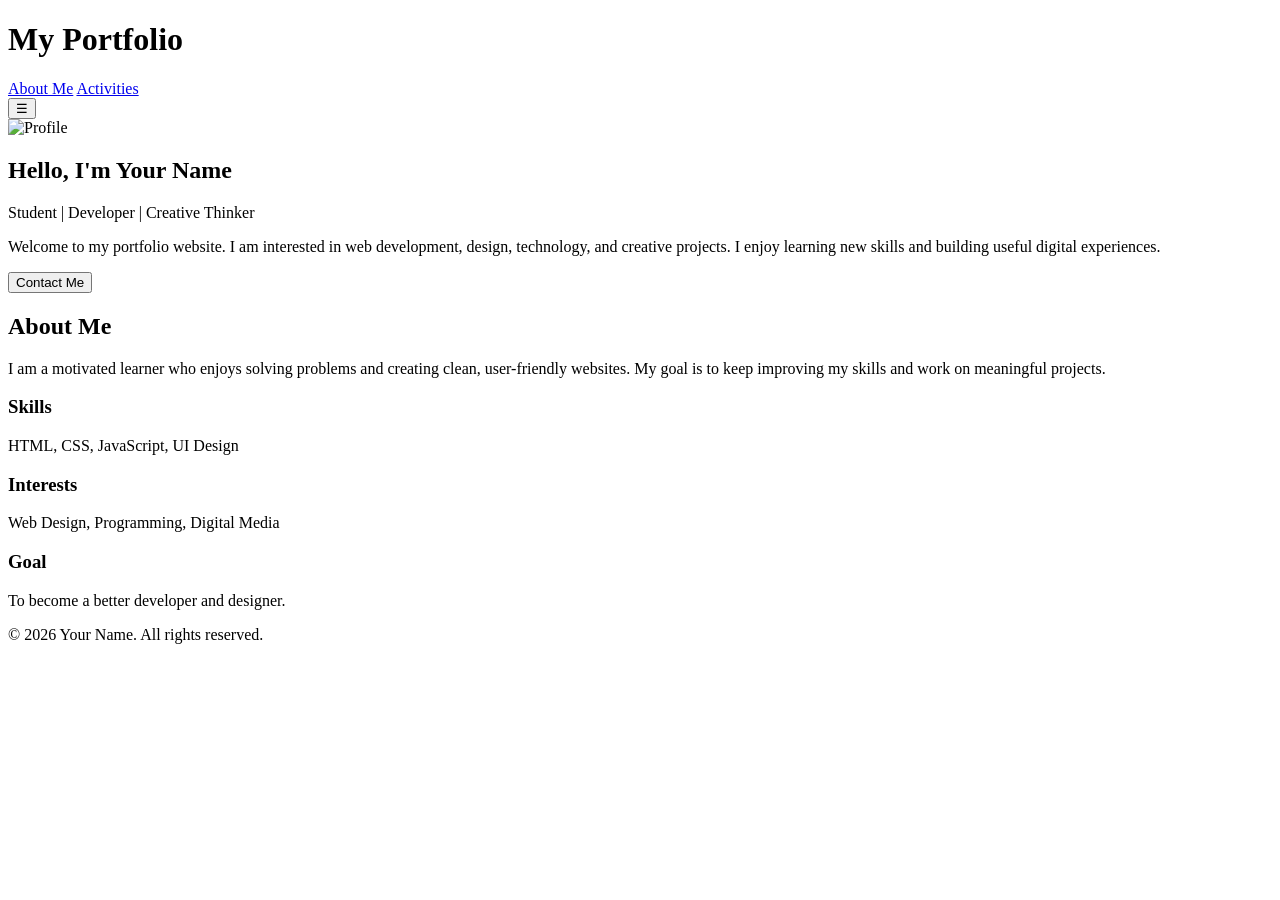
==== index.html @ 0abc085f "Create index.html" ====
<!DOCTYPE html>
<html lang="en">
<head>
  <meta charset="UTF-8" />
  <meta name="viewport" content="width=device-width, initial-scale=1.0" />
  <title>My Portfolio</title>
  <link rel="stylesheet" href="style.css" />
</head>
<body>
  <header class="navbar">
    <h1 class="logo">My Portfolio</h1>
    <nav id="navMenu">
      <a href="index.html" class="active">About Me</a>
      <a href="activities.html">Activities</a>
    </nav>
    <button class="menu-btn" type="button" onclick="toggleMenu()" aria-label="Open menu">☰</button>
  </header>

  <main class="container">
    <section class="hero card">
      <img src="https://via.placeholder.com/180" alt="Profile" class="profile-img" />
      <div>
        <h2>Hello, I'm Your Name</h2>
        <p class="subtitle">Student | Developer | Creative Thinker</p>
        <p>
          Welcome to my portfolio website. I am interested in web development,
          design, technology, and creative projects. I enjoy learning new skills
          and building useful digital experiences.
        </p>
        <button class="primary-btn" type="button" onclick="showMessage()">Contact Me</button>
        <p id="message" class="message"></p>
      </div>
    </section>

    <section class="card">
      <h2>About Me</h2>
      <p>
        I am a motivated learner who enjoys solving problems and creating clean,
        user-friendly websites. My goal is to keep improving my skills and work
        on meaningful projects.
      </p>
    </section>

    <section class="grid">
      <div class="card small-card">
        <h3>Skills</h3>
        <p>HTML, CSS, JavaScript, UI Design</p>
      </div>
      <div class="card small-card">
        <h3>Interests</h3>
        <p>Web Design, Programming, Digital Media</p>
      </div>
      <div class="card small-card">
        <h3>Goal</h3>
        <p>To become a better developer and designer.</p>
      </div>
    </section>
  </main>

  <footer>
    <p>© 2026 Your Name. All rights reserved.</p>
  </footer>
  <script src="script.js"></script>
</body>
</html>
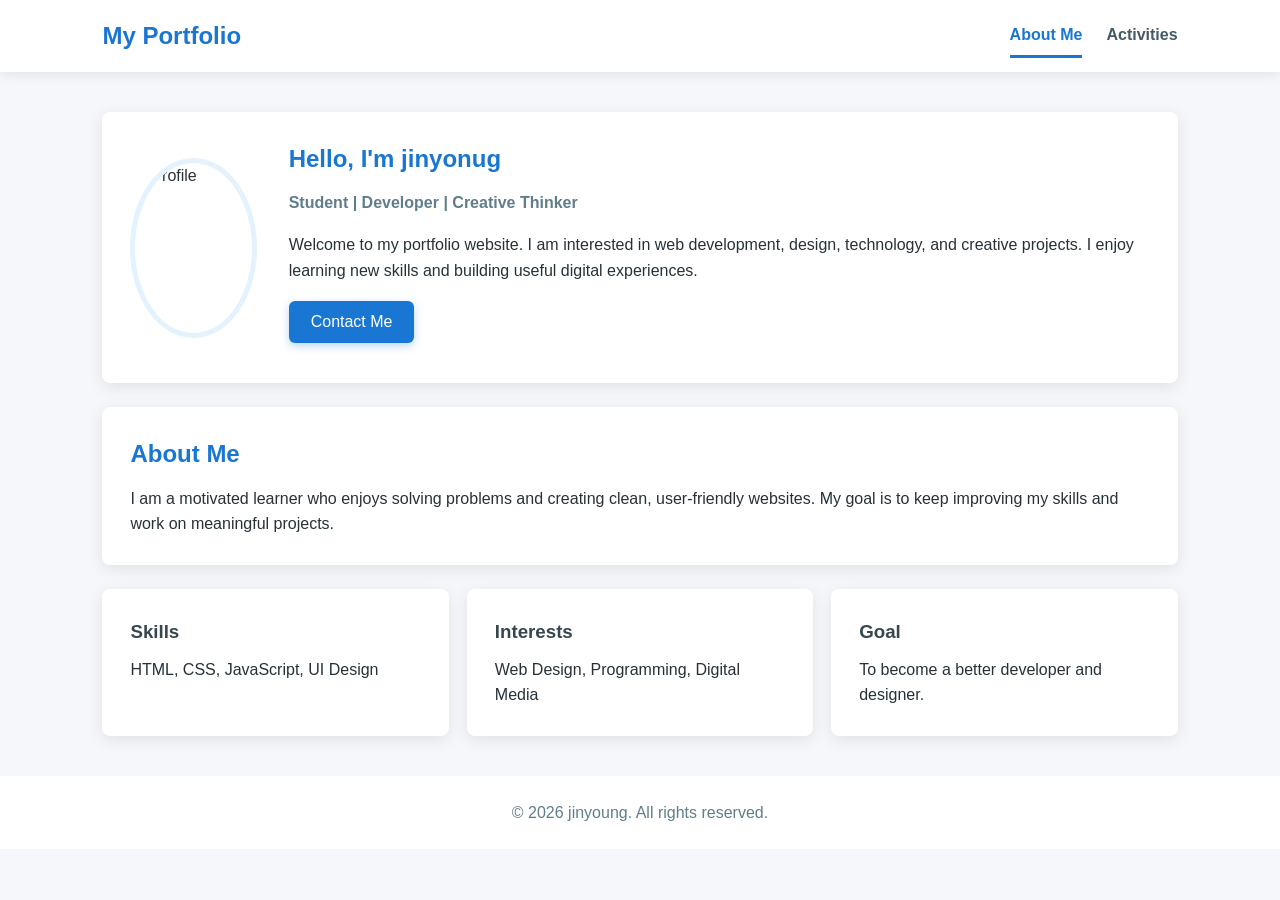
==== commit 4e6a865f: "Update index.html" ====
--- a/index.html
+++ b/index.html
@@ -20,7 +20,7 @@
     <section class="hero card">
       <img src="https://via.placeholder.com/180" alt="Profile" class="profile-img" />
       <div>
-        <h2>Hello, I'm Your Name</h2>
+        <h2>Hello, I'm jinyonug</h2>
         <p class="subtitle">Student | Developer | Creative Thinker</p>
         <p>
           Welcome to my portfolio website. I am interested in web development,
@@ -58,7 +58,7 @@
   </main>
 
   <footer>
-    <p>© 2026 Your Name. All rights reserved.</p>
+    <p>© 2026 jinyoung. All rights reserved.</p>
   </footer>
   <script src="script.js"></script>
 </body>
--- a/style.css
+++ b/style.css
@@ -0,0 +1,215 @@
+* {
+  box-sizing: border-box;
+  margin: 0;
+  padding: 0;
+}
+
+body {
+  font-family: Arial, sans-serif;
+  background: #f5f7fb;
+  color: #263238;
+  line-height: 1.6;
+}
+
+.navbar {
+  background: #ffffff;
+  height: 72px;
+  padding: 0 8%;
+  display: flex;
+  align-items: center;
+  justify-content: space-between;
+  box-shadow: 0 3px 12px rgba(0, 0, 0, 0.08);
+  position: sticky;
+  top: 0;
+  z-index: 10;
+}
+
+.logo {
+  font-size: 24px;
+  color: #1976d2;
+}
+
+nav {
+  display: flex;
+  gap: 24px;
+}
+
+nav a {
+  text-decoration: none;
+  color: #455a64;
+  font-weight: bold;
+  padding: 8px 0;
+}
+
+nav a:hover,
+nav a.active {
+  color: #1976d2;
+  border-bottom: 3px solid #1976d2;
+}
+
+.menu-btn {
+  display: none;
+  background: #1976d2;
+  color: white;
+  border: none;
+  padding: 8px 12px;
+  font-size: 20px;
+  border-radius: 6px;
+  cursor: pointer;
+}
+
+.container {
+  width: 84%;
+  max-width: 1100px;
+  margin: 40px auto;
+}
+
+.card {
+  background: #ffffff;
+  padding: 28px;
+  margin-bottom: 24px;
+  border-radius: 8px;
+  box-shadow: 0 4px 16px rgba(0, 0, 0, 0.09);
+}
+
+.hero {
+  display: flex;
+  gap: 32px;
+  align-items: center;
+}
+
+.profile-img {
+  width: 180px;
+  height: 180px;
+  border-radius: 50%;
+  object-fit: cover;
+  border: 5px solid #e3f2fd;
+}
+
+h2 {
+  color: #1976d2;
+  margin-bottom: 12px;
+}
+
+h3 {
+  margin-bottom: 10px;
+  color: #37474f;
+}
+
+.subtitle {
+  color: #607d8b;
+  font-weight: bold;
+  margin-bottom: 16px;
+}
+
+.primary-btn {
+  margin-top: 18px;
+  background: #1976d2;
+  color: white;
+  border: none;
+  padding: 12px 22px;
+  border-radius: 6px;
+  font-size: 16px;
+  cursor: pointer;
+  box-shadow: 0 3px 8px rgba(25, 118, 210, 0.3);
+}
+
+.primary-btn:hover {
+  background: #0d47a1;
+}
+
+.message {
+  margin-top: 12px;
+  color: #1976d2;
+  font-weight: bold;
+}
+
+.grid {
+  display: grid;
+  grid-template-columns: repeat(3, 1fr);
+  gap: 18px;
+}
+
+.small-card {
+  margin-bottom: 0;
+}
+
+.activity-list {
+  display: grid;
+  gap: 20px;
+}
+
+.activity-card {
+  border-left: 5px solid #1976d2;
+}
+
+.tag {
+  display: inline-block;
+  margin-top: 12px;
+  background: #e3f2fd;
+  color: #1976d2;
+  padding: 6px 12px;
+  border-radius: 20px;
+  font-size: 14px;
+  font-weight: bold;
+}
+
+footer {
+  text-align: center;
+  padding: 24px;
+  background: #ffffff;
+  color: #607d8b;
+  margin-top: 40px;
+}
+
+@media (max-width: 768px) {
+  .navbar {
+    padding: 0 5%;
+  }
+
+  nav {
+    display: none;
+    position: absolute;
+    top: 72px;
+    right: 5%;
+    background: white;
+    width: 200px;
+    flex-direction: column;
+    gap: 0;
+    box-shadow: 0 4px 16px rgba(0, 0, 0, 0.12);
+    border-radius: 8px;
+    overflow: hidden;
+  }
+
+  nav.show {
+    display: flex;
+  }
+
+  nav a {
+    padding: 14px 18px;
+    border-bottom: 1px solid #eeeeee;
+  }
+
+  nav a.active {
+    border-bottom: 1px solid #eeeeee;
+    background: #e3f2fd;
+  }
+
+  .menu-btn {
+    display: block;
+  }
+
+  .container {
+    width: 90%;
+    margin: 28px auto;
+  }
+
+  .hero {
+    flex-direction: column;
+    text-align: center;
+  }
+
+  .grid {
+    grid-template-columns: 1fr;
+  }
+}
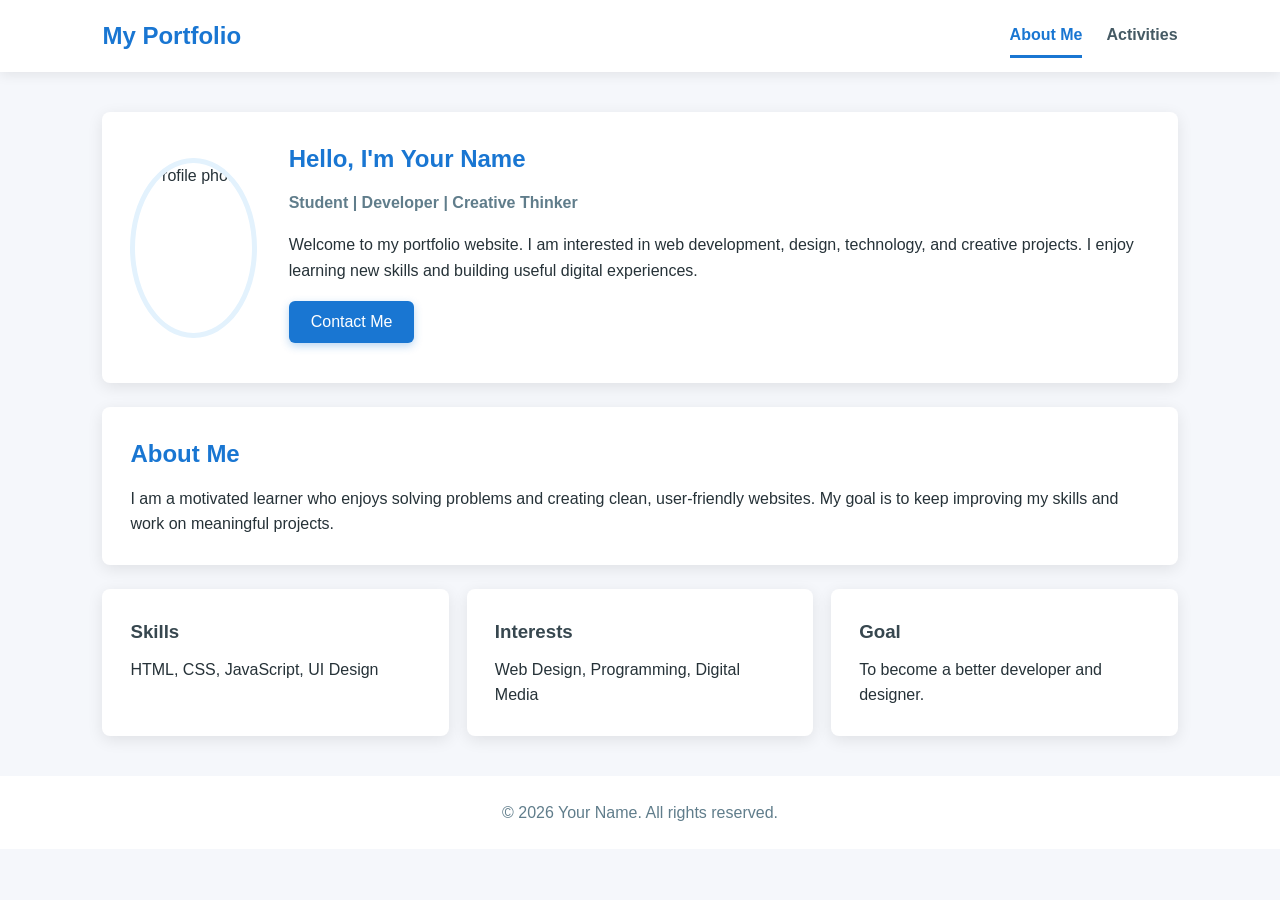
==== commit d1d8ac3e: "Update index.html" ====
--- a/index.html
+++ b/index.html
@@ -9,25 +9,30 @@
 <body>
   <header class="navbar">
     <h1 class="logo">My Portfolio</h1>
+
     <nav id="navMenu">
       <a href="index.html" class="active">About Me</a>
       <a href="activities.html">Activities</a>
     </nav>
-    <button class="menu-btn" type="button" onclick="toggleMenu()" aria-label="Open menu">☰</button>
+
+    <button class="menu-btn" onclick="toggleMenu()">☰</button>
   </header>
 
   <main class="container">
     <section class="hero card">
-      <img src="https://via.placeholder.com/180" alt="Profile" class="profile-img" />
+      <img src="https://via.placeholder.com/180" alt="Profile photo" class="profile-img" />
+
       <div>
-        <h2>Hello, I'm jinyonug</h2>
+        <h2>Hello, I'm Your Name</h2>
         <p class="subtitle">Student | Developer | Creative Thinker</p>
+
         <p>
           Welcome to my portfolio website. I am interested in web development,
           design, technology, and creative projects. I enjoy learning new skills
           and building useful digital experiences.
         </p>
-        <button class="primary-btn" type="button" onclick="showMessage()">Contact Me</button>
+
+        <button class="primary-btn" onclick="showMessage()">Contact Me</button>
         <p id="message" class="message"></p>
       </div>
     </section>
@@ -46,10 +51,12 @@
         <h3>Skills</h3>
         <p>HTML, CSS, JavaScript, UI Design</p>
       </div>
+
       <div class="card small-card">
         <h3>Interests</h3>
         <p>Web Design, Programming, Digital Media</p>
       </div>
+
       <div class="card small-card">
         <h3>Goal</h3>
         <p>To become a better developer and designer.</p>
@@ -58,8 +65,9 @@
   </main>
 
   <footer>
-    <p>© 2026 jinyoung. All rights reserved.</p>
+    <p>© 2026 Your Name. All rights reserved.</p>
   </footer>
+
   <script src="script.js"></script>
 </body>
 </html>
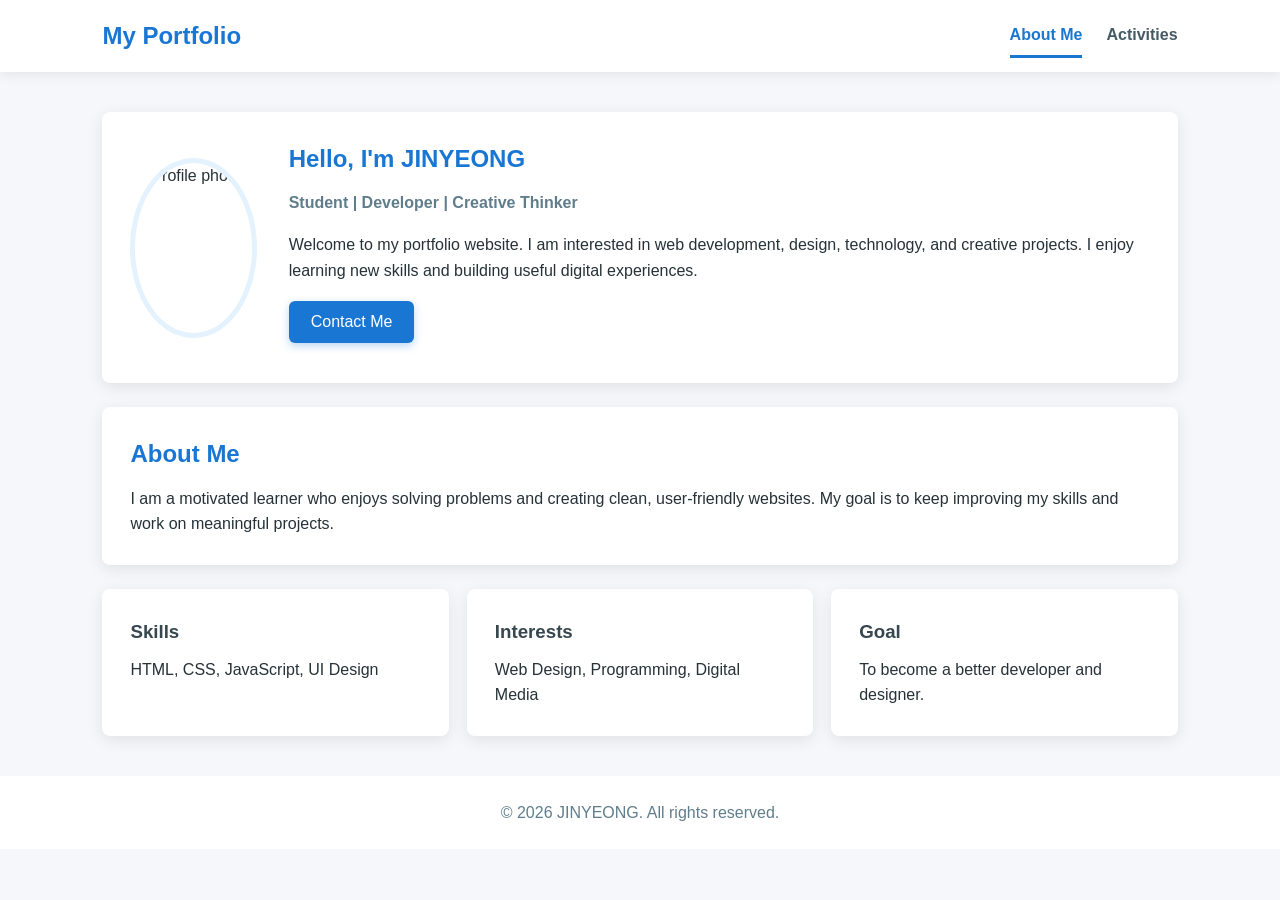
==== commit 534f63be: "Update index.html" ====
--- a/index.html
+++ b/index.html
@@ -23,7 +23,7 @@
       <img src="https://via.placeholder.com/180" alt="Profile photo" class="profile-img" />
 
       <div>
-        <h2>Hello, I'm Your Name</h2>
+        <h2>Hello, I'm JINYEONG</h2>
         <p class="subtitle">Student | Developer | Creative Thinker</p>
 
         <p>
@@ -65,7 +65,7 @@
   </main>
 
   <footer>
-    <p>© 2026 Your Name. All rights reserved.</p>
+    <p>© 2026 JINYEONG. All rights reserved.</p>
   </footer>
 
   <script src="script.js"></script>
--- a/style.css
+++ b/style.css
@@ -213,3 +213,5 @@
     grid-template-columns: 1fr;
   }
 }
+  }
+}
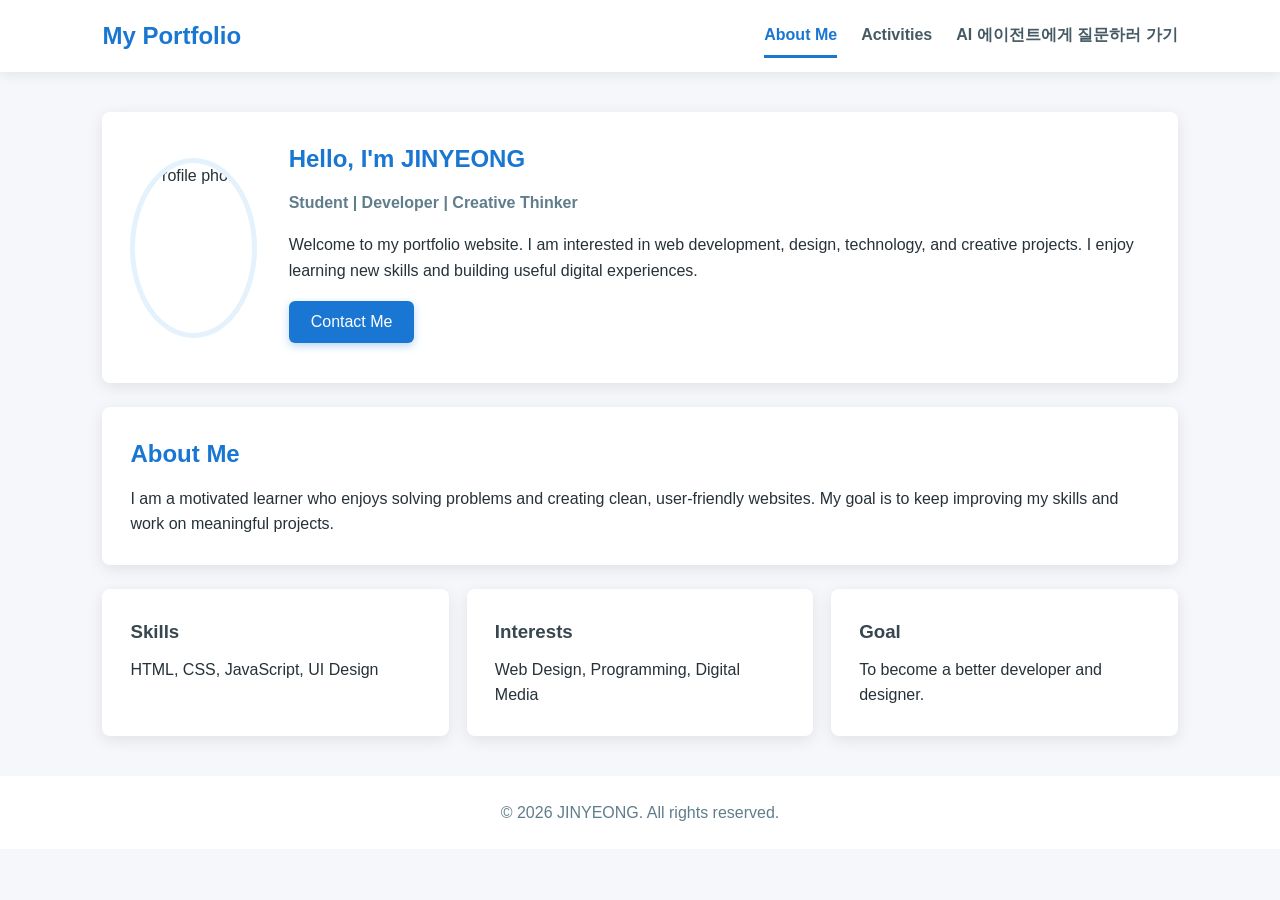
==== commit 00221724: "Update index.html" ====
--- a/index.html
+++ b/index.html
@@ -13,6 +13,7 @@
     <nav id="navMenu">
       <a href="index.html" class="active">About Me</a>
       <a href="activities.html">Activities</a>
+      <a href="ai-survey.html">AI 에이전트에게 질문하러 가기</a>
     </nav>
 
     <button class="menu-btn" onclick="toggleMenu()">☰</button>
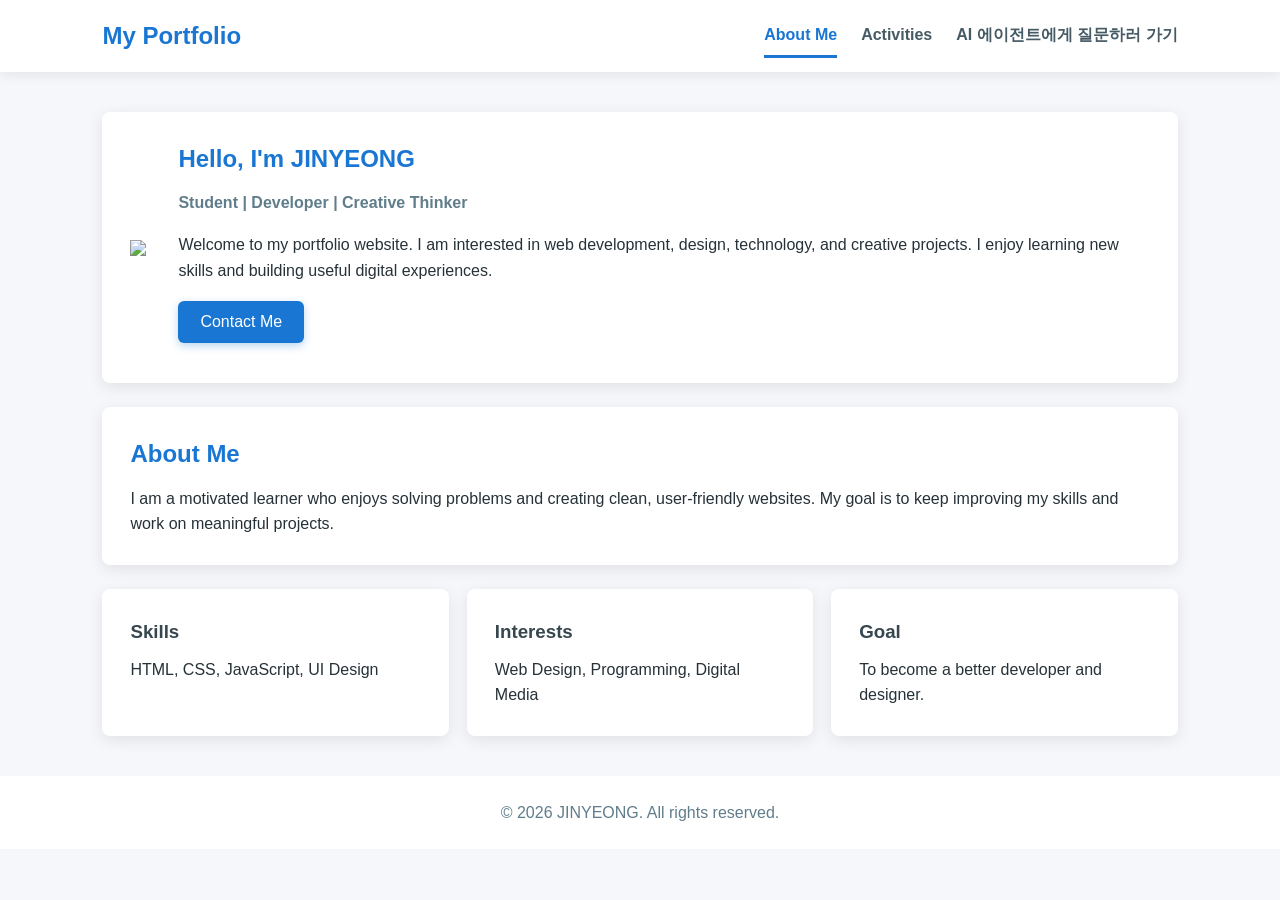
==== commit ecb68c31: "Update index.html" ====
--- a/index.html
+++ b/index.html
@@ -21,7 +21,7 @@
 
   <main class="container">
     <section class="hero card">
-      <img src="https://via.placeholder.com/180" alt="Profile photo" class="profile-img" />
+      <img src="profile.jpg" />
 
       <div>
         <h2>Hello, I'm JINYEONG</h2>
